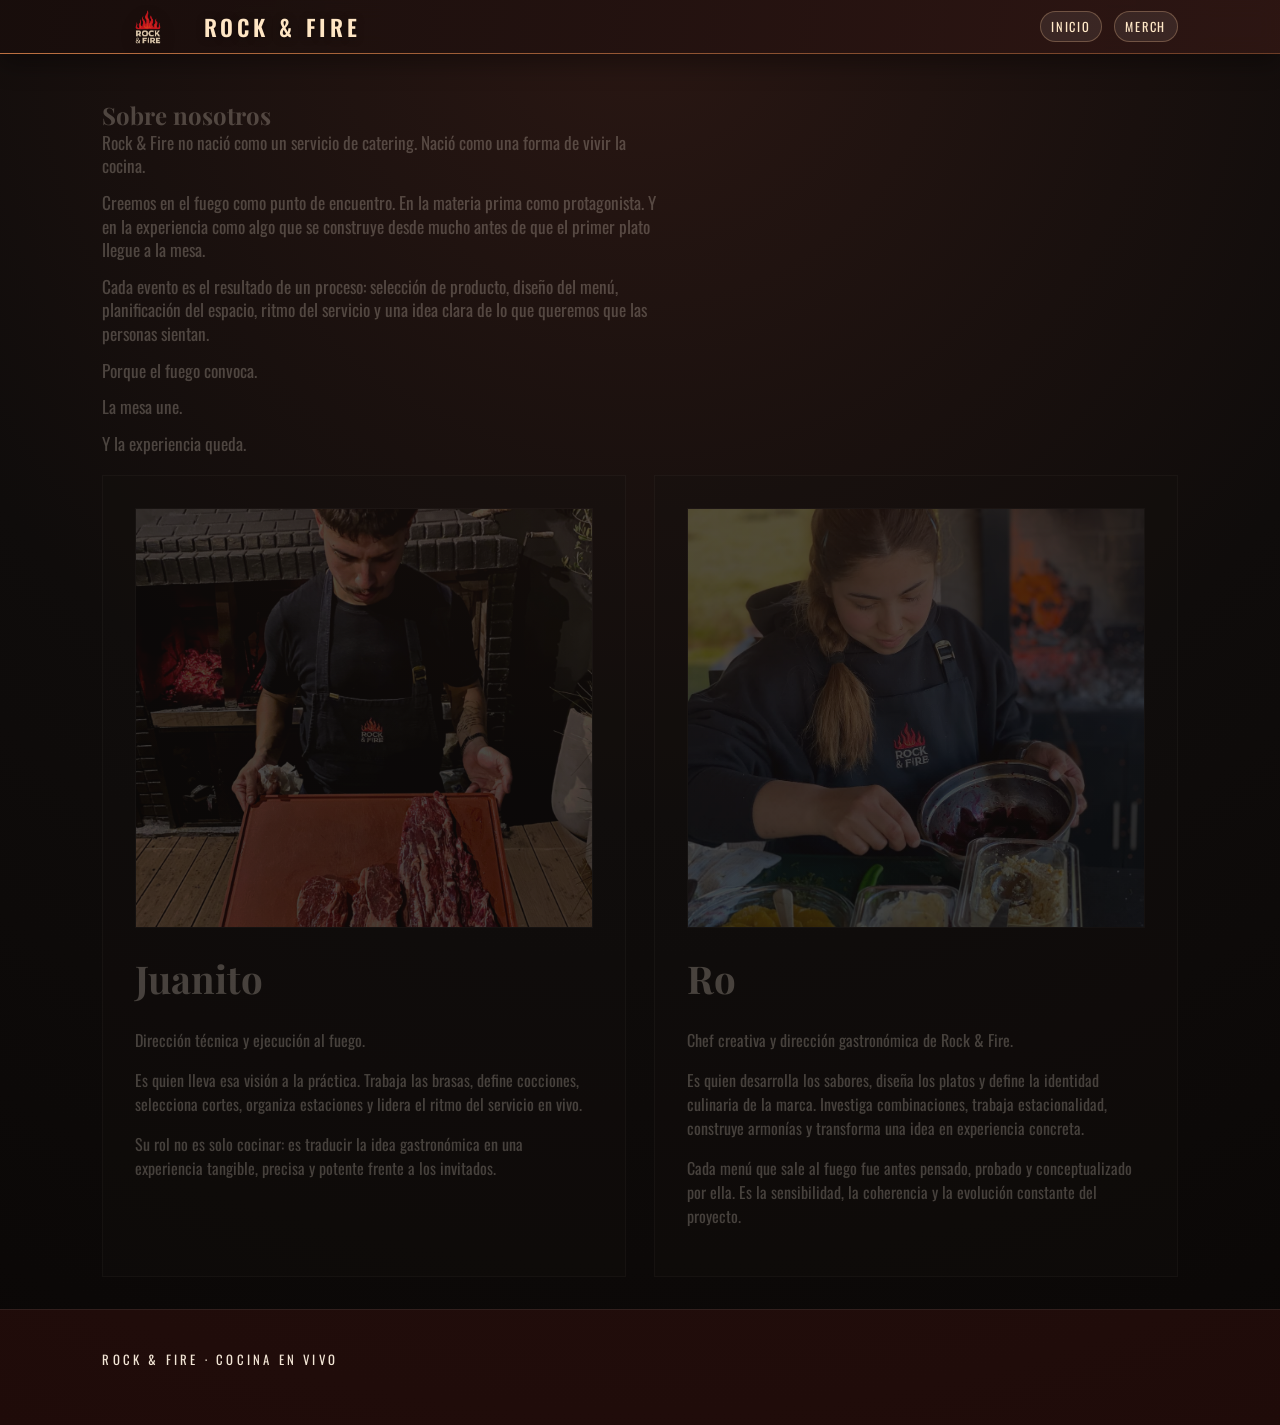
==== about.html @ 605d7330 "primer commit" ====
<!doctype html>
<html lang="es">
  <head>
    <meta charset="utf-8" />
    <meta name="viewport" content="width=device-width, initial-scale=1" />
    <title>Sobre Nosotros - Rock &amp; Fire</title>
    <meta
      name="description"
      content="Conoce a los chefs detras de Rock & Fire: Juanito y Ro."
    />
    <link rel="preconnect" href="https://fonts.googleapis.com" />
    <link rel="preconnect" href="https://fonts.gstatic.com" crossorigin />
    <link
      href="https://fonts.googleapis.com/css2?family=Oswald:wght@300;400;600&family=Playfair+Display:wght@400;600&display=swap"
      rel="stylesheet"
    />
    <link rel="stylesheet" href="styles.css" />
  </head>
  <body id="top">
    <header class="site-header">
      <a class="brand" href="index.html#top">
        <img class="brand-logo" src="img/logoRyF 1.png" alt="Rock &amp; Fire" />
        <span>Rock &amp; Fire</span>
      </a>
      <nav class="nav">
        <a href="index.html#top">Inicio</a>
        <a href="merch.html">Merch</a>
      </nav>
    </header>

    <section class="about-hero reveal">
      <h1>Sobre nosotros</h1>
      <p>
        Rock & Fire no nació como un servicio de catering.
        Nació como una forma de vivir la cocina.
      </p>
      <p>
        Creemos en el fuego como punto de encuentro.
        En la materia prima como protagonista.
        Y en la experiencia como algo que se construye desde mucho antes de que el primer plato llegue a la mesa.
      </p>
      <p>
          Cada evento es el resultado de un proceso: selección de producto, diseño del menú, planificación del espacio, ritmo del servicio y una idea clara de lo que queremos que las personas sientan.
      </p>
      <p>Porque el fuego convoca.</p>
      <p>La mesa une.</p>
      <p>Y la experiencia queda.</p> 
        
      
    </section>

    <section class="section reveal">
      <div class="about-grid">
        <div class="about-card">
          <img src="img/Juani1.jpeg" alt="Juanito, chef" />
          <h2>Juanito</h2>
          <p>
            Dirección técnica y ejecución al fuego.
          </p>
          <p>
            Es quien lleva esa visión a la práctica.
            Trabaja las brasas, define cocciones, selecciona cortes, organiza estaciones y lidera el ritmo del servicio en vivo.
          </p>
          <p>
            Su rol no es solo cocinar: es traducir la idea gastronómica en una experiencia tangible, precisa y potente frente a los invitados.
          </p>
        </div>
        <div class="about-card">
          <img src="img/ro1.jpeg" alt="Ro, chef" />
          <h2>Ro</h2>
          <p>
            Chef creativa y dirección gastronómica de Rock & Fire.
          </p>
          <p>
            Es quien desarrolla los sabores, diseña los platos y define la identidad culinaria de la marca.
            Investiga combinaciones, trabaja estacionalidad, construye armonías y transforma una idea en experiencia concreta.
          </p>
          <p>
            Cada menú que sale al fuego fue antes pensado, probado y conceptualizado por ella.
            Es la sensibilidad, la coherencia y la evolución constante del proyecto.
          </p>

        </div>
      </div>
    </section>

    <footer>Rock &amp; Fire · Cocina en vivo</footer>
    <script src="script.js" defer></script>
  </body>
</html>
---- styles.css ----
:root {
  --bg: #0f0c0b;
  --ink: #f3e6d6;
  --ember: #c63b2d;
  --coal: #191311;
  --sand: #30241f;
  --smoke: rgba(243, 230, 214, 0.14);
  --glow: rgba(198, 59, 45, 0.35);
  --soft: #171210;
  --accent: #f5e1c6;
}

html {
  scroll-behavior: auto;
}

* {
  box-sizing: border-box;
}

body {
  margin: 0;
  font-family: "Oswald", sans-serif;
  background:
    radial-gradient(circle at top, #2a1713 0%, var(--bg) 52%, #0a0706 100%),
    linear-gradient(180deg, rgba(198, 59, 45, 0.08), transparent 24%);
  color: var(--ink);
}

h1,
h2,
h3 {
  font-family: "Playfair Display", serif;
  margin: 0;
}

a {
  color: inherit;
  text-decoration: none;
}

.site-header {
  position: sticky;
  top: 0;
  z-index: 10;
  display: flex;
  flex-wrap: wrap;
  align-items: center;
  justify-content: space-between;
  gap: 0.65rem;
  padding: 0.28rem 8vw;
  background: linear-gradient(100deg, rgba(24, 14, 12, 0.95), rgba(47, 22, 19, 0.92));
  border-bottom: 1px solid rgba(229, 137, 78, 0.35);
  box-shadow: 0 10px 24px rgba(0, 0, 0, 0.35);
  backdrop-filter: blur(10px);
  color: #f7e8d5;
  transform: translateY(0);
  transition: transform 0.28s ease, box-shadow 0.28s ease, background 0.28s ease;
  animation: headerFloatIn 0.55s ease both;
}

.site-header.is-elevated {
  box-shadow: 0 16px 30px rgba(0, 0, 0, 0.45);
  background: linear-gradient(100deg, rgba(20, 12, 10, 0.98), rgba(43, 19, 16, 0.95));
}

.site-header::after {
  content: "";
  position: absolute;
  left: 0;
  right: 0;
  bottom: -1px;
  height: 1px;
  background: linear-gradient(90deg, rgba(229, 137, 78, 0.7), rgba(229, 137, 78, 0));
}

.brand {
  display: inline-flex;
  align-items: center;
  gap: 0.58rem;
  font-family: "Playfair Display", serif;
  font-size: 1.4rem;
  letter-spacing: 0.16rem;
  text-transform: uppercase;
}

.brand span {
  font-family: "Oswald", sans-serif;
  font-weight: 600;
  letter-spacing: 0.24rem;
  color: #ffe6c4;
  text-shadow: 0 1px 8px rgba(0, 0, 0, 0.35);
}

.brand-logo {
  width: 92px;
  height: 44px;
  object-fit: cover;
  object-position: 50% 44%;
  filter: drop-shadow(0 4px 8px rgba(0, 0, 0, 0.2));
}

.nav {
  display: flex;
  flex-wrap: wrap;
  gap: 0.72rem;
  font-size: 0.78rem;
  text-transform: uppercase;
  letter-spacing: 0.11rem;
}

.nav a {
  padding: 0.33rem 0.66rem;
  border-radius: 999px;
  border: 1px solid rgba(255, 204, 153, 0.28);
  color: #ffe8c7;
  background: rgba(255, 255, 255, 0.08);
  transition: background 0.2s ease, border-color 0.2s ease, color 0.2s ease, transform 0.2s ease;
}

.nav a:hover {
  background: rgba(229, 137, 78, 0.2);
  border-color: rgba(255, 204, 153, 0.62);
  color: #fff3df;
  transform: translateY(-1px);
}

.nav .nav-drive {
  background: linear-gradient(135deg, rgba(229, 137, 78, 0.95), rgba(255, 188, 102, 0.92));
  border-color: rgba(255, 227, 186, 0.85);
  color: #2b1408;
  font-weight: 700;
  box-shadow: 0 10px 24px rgba(229, 137, 78, 0.25);
}

.nav .nav-drive:hover {
  background: linear-gradient(135deg, rgba(255, 166, 89, 1), rgba(255, 208, 129, 0.98));
  border-color: rgba(255, 240, 214, 1);
  color: #1d0d05;
  box-shadow: 0 14px 28px rgba(229, 137, 78, 0.34);
}

.hero {
  min-height: 74vh;
  display: grid;
  place-items: center;
  padding: 5.4rem 8vw 3.4rem;
  position: relative;
  overflow: hidden;
  text-align: center;
  color: #fff;
  background-image: linear-gradient(rgba(10, 8, 7, 0.32), rgba(10, 8, 7, 0.32)),
    image-set(
      url("img/portada1.webp")
    );
  background-size: cover;
  background-position: center 42%;
}

#eventos {
  padding-top: 1.4rem;
}

.hero::before {
  content: "";
  position: absolute;
  inset: 0;
  background:
    radial-gradient(circle at 15% 20%, rgba(198, 59, 45, 0.22), transparent 56%),
    linear-gradient(120deg, rgba(198, 59, 45, 0.11), transparent 66%);
  opacity: 0.44;
  pointer-events: none;
}

.hero-content {
  position: relative;
  z-index: 1;
  max-width: 640px;
}

.tag {
  letter-spacing: 0.4rem;
  text-transform: uppercase;
  font-size: 0.75rem;
  color: var(--accent);
}

.hero h1 {
  font-size: clamp(3rem, 6vw, 5.2rem);
  margin-top: 1rem;
  letter-spacing: 0.35rem;
  text-transform: uppercase;
  line-height: 1.05;
  font-family: "Oswald", sans-serif;
}

.hero p {
  font-family: "Playfair Display", serif;
  font-size: 1.1rem;
  max-width: 38ch;
  margin: 1.2rem auto 2.2rem;
}

.hero-actions {
  display: flex;
  justify-content: center;
  gap: 1rem;
  flex-wrap: wrap;
}

.cta {
  display: inline-flex;
  align-items: center;
  justify-content: center;
  text-align: center;
  min-height: 44px;
  padding: 0.82rem 1.45rem;
  border: 1px solid rgba(255, 255, 255, 0.14);
  border-radius: 999px;
  background: linear-gradient(135deg, #d04a3b 0%, #b63226 100%);
  color: #fff;
  text-transform: uppercase;
  font-size: 0.8rem;
  letter-spacing: 0.12rem;
  line-height: 1;
  font-weight: 600;
  box-shadow: 0 8px 18px rgba(182, 50, 38, 0.35);
  transition: transform 0.2s ease, box-shadow 0.2s ease, filter 0.2s ease;
  position: relative;
  overflow: hidden;
  cursor: pointer;
}

.cta:hover {
  transform: translateY(-1px);
  filter: brightness(1.04);
  box-shadow: 0 12px 24px rgba(182, 50, 38, 0.45);
}

.cta.ghost {
  background: rgba(255, 255, 255, 0.03);
  border: 1px solid rgba(255, 255, 255, 0.35);
  color: var(--ink);
  box-shadow: none;
}

.cta span {
  display: none;
}

.stats {
  display: none;
}

.section {
  padding: 2.6rem 8vw;
}

.section h2 {
  font-size: clamp(1.8rem, 3vw, 2.8rem);
  margin-bottom: 1.5rem;
}

.section.alt {
  background: linear-gradient(180deg, rgba(198, 59, 45, 0.09), var(--soft) 26%, #130f0d 100%);
  border-top: 1px solid rgba(255, 255, 255, 0.06);
  border-bottom: 1px solid rgba(255, 255, 255, 0.06);
}

.grid {
  display: grid;
  grid-template-columns: repeat(auto-fit, minmax(220px, 1fr));
  gap: 1.6rem;
}

.card {
  background: #15110f;
  border: 1px solid var(--smoke);
  padding: 1.5rem;
  min-height: 180px;
  animation: fadeUp 0.8s ease forwards;
}

.card h3 {
  margin-bottom: 0.6rem;
}

.gallery {
  display: grid;
  grid-template-columns: repeat(auto-fit, minmax(220px, 1fr));
  gap: 1rem;
}

.gallery-card {
  position: relative;
  overflow: hidden;
  min-height: 220px;
  border: 1px solid var(--smoke);
  background: #15110f;
  cursor: pointer;
  transition: transform 0.3s ease, box-shadow 0.3s ease;
}

.gallery-card:hover {
  transform: translateY(-6px);
  box-shadow: 0 20px 30px rgba(0, 0, 0, 0.4);
}

.gallery-card img {
  width: 100%;
  height: 100%;
  object-fit: cover;
  display: block;
  filter: saturate(0.95);
  transition: transform 0.4s ease;
}

.gallery-card:hover img {
  transform: scale(1.08);
}

.gallery-info {
  position: absolute;
  inset: auto 0 0 0;
  padding: 1rem;
  background: linear-gradient(180deg, transparent, rgba(0, 0, 0, 0.75));
  color: #fff;
  font-size: 0.95rem;
  letter-spacing: 0.08rem;
  text-transform: uppercase;
}

.events {
  display: grid;
  gap: 2rem;
}

.event-row {
  display: grid;
  grid-template-columns: repeat(auto-fit, minmax(260px, 1fr));
  gap: 1.6rem;
  align-items: center;
  padding: 2rem;
  background: #15110f;
  border: 1px solid var(--smoke);
  position: relative;
}

.event-row::before {
  content: "";
  position: absolute;
  left: 2.2rem;
  top: 2.2rem;
  width: 50px;
  height: 2px;
  background: var(--ember);
}

.event-row.reverse .event-text {
  order: 2;
}

.event-row.reverse .event-media {
  order: 1;
}

.event-text h3 {
  font-size: 1.6rem;
  margin-bottom: 0.8rem;
}

.event-text p {
  margin: 0 0 1.2rem;
  max-width: 40ch;
}

.event-link {
  display: inline-flex;
  align-items: center;
  gap: 0.6rem;
  text-transform: uppercase;
  letter-spacing: 0.2rem;
  font-size: 0.75rem;
  color: var(--ember);
}

.event-media {
  display: grid;
  gap: 0.8rem;
}

.auto-carousel {
  position: relative;
  width: 100%;
  height: 280px;
  overflow: hidden;
  border: 1px solid var(--smoke);
}

.auto-carousel img {
  position: absolute;
  inset: 0;
  width: 100%;
  height: 100%;
  object-fit: cover;
  opacity: 0;
  transform: scale(1.04);
  transition: opacity 0.9s ease, transform 1.2s ease;
  pointer-events: none;
}

.auto-carousel img.active {
  opacity: 1;
  transform: scale(1);
  pointer-events: auto;
}

.event-main {
  width: 100%;
  height: 240px;
  object-fit: cover;
  border: 1px solid var(--smoke);
}

.event-gallery {
  display: grid;
  grid-template-columns: repeat(3, minmax(90px, 1fr));
  gap: 0.6rem;
}

.event-gallery img {
  width: 100%;
  height: 90px;
  object-fit: cover;
  display: block;
  border: 1px solid var(--smoke);
  transition: transform 0.3s ease, box-shadow 0.3s ease;
}

.event-gallery img:hover {
  transform: scale(1.05);
  box-shadow: 0 10px 18px rgba(0, 0, 0, 0.5);
}

.contact {
  background: linear-gradient(135deg, #3a1a15 0%, #201110 48%, #110c0b 100%);
  color: var(--ink);
  display: grid;
  gap: 1.5rem;
  grid-template-columns: repeat(auto-fit, minmax(240px, 1fr));
  align-items: center;
  padding: 3.8rem 8vw;
  border-top: 1px solid rgba(255, 255, 255, 0.08);
}

.contact a {
  color: var(--ink);
}

.contact .cta {
  background: var(--ember);
  color: #fff;
}

.whatsapp-form {
  margin-top: 2rem;
  display: grid;
  gap: 1.5rem;
  background: #15110f;
  border: 1px solid var(--smoke);
  padding: 2rem;
}

.whatsapp-form .form-section {
  border: 1px solid var(--smoke);
  padding: 1.2rem;
  margin: 0;
  display: grid;
  gap: 1rem;
  background: rgba(15, 12, 11, 0.45);
}

.whatsapp-form legend {
  padding: 0 0.5rem;
  font-size: 0.9rem;
  text-transform: uppercase;
  letter-spacing: 0.14rem;
  color: var(--accent);
}

.whatsapp-form label {
  display: grid;
  gap: 0.6rem;
  font-size: 0.85rem;
  text-transform: uppercase;
  letter-spacing: 0.12rem;
}

.whatsapp-form input,
.whatsapp-form textarea {
  background: #0f0c0b;
  border: 1px solid var(--smoke);
  color: var(--ink);
  padding: 0.85rem 1rem;
  font-family: "Oswald", sans-serif;
  letter-spacing: 0.05rem;
}

.whatsapp-form textarea {
  resize: vertical;
}

.whatsapp-form .form-grid {
  display: grid;
  grid-template-columns: repeat(auto-fit, minmax(220px, 1fr));
  gap: 1.2rem;
}

.whatsapp-form .checkbox-grid {
  display: grid;
  grid-template-columns: repeat(auto-fit, minmax(240px, 1fr));
  gap: 0.7rem 1rem;
}

.whatsapp-form .checkbox-grid label {
  display: flex;
  align-items: flex-start;
  gap: 0.6rem;
  text-transform: none;
  letter-spacing: 0.02rem;
  font-size: 0.9rem;
}

.whatsapp-form .checkbox-grid input[type="checkbox"] {
  margin-top: 0.2rem;
  width: 1rem;
  height: 1rem;
  accent-color: var(--ember);
}

.whatsapp-form .full {
  grid-column: 1 / -1;
}

.whatsapp-form .form-status {
  margin: 0;
  min-height: 1.2rem;
  font-size: 0.85rem;
  color: var(--accent);
  opacity: 0;
  transition: opacity 0.2s ease;
}

.whatsapp-form .form-status.is-visible {
  opacity: 1;
}

.whatsapp-form .form-status.is-error {
  color: #ff8f86;
}
.whatsapp-form .form-note {
  margin: -0.2rem 0 0;
  font-size: 0.88rem;
  line-height: 1.5;
  color: var(--accent);
}

footer {
  padding: 2.5rem 8vw 3.5rem;
  font-size: 0.8rem;
  text-transform: uppercase;
  letter-spacing: 0.2rem;
  background: rgba(145, 35, 29, 0.16);
  border-top: 1px solid rgba(255, 255, 255, 0.08);
}

.spotlight {
  padding: 4rem 8vw 2.6rem;
  background: linear-gradient(180deg, rgba(198, 59, 45, 0.2), transparent 80%);
}

.spotlight .grid {
  gap: 2rem;
}

.spotlight-card {
  background: #15110f;
  border: 1px solid var(--smoke);
  padding: 2rem;
  min-height: 220px;
}

.spotlight-card h3 {
  font-size: 1.6rem;
}

.ig-header {
  display: flex;
  flex-wrap: wrap;
  align-items: center;
  justify-content: space-between;
  gap: 1.5rem;
  margin-bottom: 1.5rem;
}

.ig-grid {
  display: grid;
  grid-template-columns: repeat(auto-fit, minmax(220px, 1fr));
  gap: 1rem;
}

.ig-grid img {
  width: 100%;
  height: 240px;
  object-fit: cover;
  display: block;
  border: 1px solid var(--smoke);
}

.ig-grid a {
  display: block;
  background: #15110f;
  border: 1px solid var(--smoke);
  padding: 0.4rem;
}

.lightbox {
  position: fixed;
  inset: 0;
  background: rgba(18, 12, 10, 0.72);
  display: flex;
  align-items: center;
  justify-content: center;
  opacity: 0;
  pointer-events: none;
  transition: opacity 0.25s ease;
  z-index: 999;
}

.lightbox.active {
  opacity: 1;
  pointer-events: auto;
}

.lightbox img {
  max-width: min(92vw, 980px);
  max-height: 88vh;
  border: 2px solid rgba(255, 255, 255, 0.2);
  box-shadow: 0 30px 80px rgba(0, 0, 0, 0.35);
}

.lightbox span {
  position: absolute;
  top: 24px;
  right: 24px;
  font-size: 0.8rem;
  letter-spacing: 0.3rem;
  text-transform: uppercase;
  color: #fef6e8;
}

.lightbox-nav {
  position: absolute;
  top: 50%;
  transform: translateY(-50%);
  background: rgba(195, 39, 28, 0.18);
  border: 1px solid rgba(195, 39, 28, 0.25);
  color: #fef6e8;
  font-size: 2rem;
  padding: 0.2rem 0.7rem;
  cursor: pointer;
}

.reveal {
  opacity: 25%;
  transform: translateY(10px);
  filter: none;
  transition: opacity 0.35s ease, transform 0.35s ease;
}

.reveal.in-view {
  opacity: 1;
  transform: translateY(0);
  filter: none;
}

.reveal.delay-1 {
  transition-delay: 0.04s;
}

.reveal.delay-2 {
  transition-delay: 0.08s;
}

.reveal.delay-3 {
  transition-delay: 0.12s;
}

.lightbox-nav.prev {
  left: 24px;
}

.lightbox-nav.next {
  right: 24px;
}

.about-hero {
  padding: 2.2rem 8vw 0.8rem;
}

.about-hero + .section {
  padding-top: 0.4rem;
}

.about-hero p {
  max-width: 62ch;
  font-size: clamp(1rem, 1.35vw, 1.1rem);
  line-height: 1.35;
  margin: 0 0 0.85rem;
}

.about-hero p:last-child {
  margin-bottom: 0;
}

.about-grid {
  display: grid;
  grid-template-columns: repeat(auto-fit, minmax(240px, 1fr));
  gap: 1.8rem;
}

.about-card {
  background: #15110f;
  border: 1px solid var(--smoke);
  padding: 2rem;
}

.about-card img {
  width: 100%;
  height: 420px;
  object-fit: cover;
  border: 1px solid rgba(255, 255, 255, 0.1);
  margin-bottom: 1.2rem;
}

@keyframes fadeUp {
  from {
    opacity: 0;
    transform: translateY(20px);
  }
  to {
    opacity: 1;
    transform: translateY(0);
  }
}

@keyframes headerFloatIn {
  from {
    opacity: 0.65;
    transform: translateY(-10px);
  }
  to {
    opacity: 1;
    transform: translateY(0);
  }
}

@media (prefers-reduced-motion: reduce) {
  html {
    scroll-behavior: auto;
  }
}

@media (max-width: 640px) {
  .site-header {
    padding-top: 0.2rem;
    padding-bottom: 0.2rem;
  }

  .brand-logo {
    width: 78px;
    height: 38px;
  }

  .hero {
    padding-top: 2rem;
  }

  .hero-content {
    padding: 0 1rem;
  }

  .cta {
    width: 100%;
    justify-content: center;
  }

  .lightbox-nav {
    font-size: 1.6rem;
  }
}


#hablemos-fecha {
  scroll-margin-top: 110px;
}

.contact-actions {
  margin-top: 1rem;
  display: flex;
  flex-wrap: wrap;
  gap: 0.8rem;
}

.merch-hero h1 {
  font-family: "Oswald", sans-serif;
  font-size: clamp(1.9rem, 4vw, 2.9rem);
  letter-spacing: 0.16rem;
  text-transform: uppercase;
  line-height: 1.1;
  margin-bottom: 0.7rem;
}

.merch-hero p {
  max-width: 50ch;
  margin: 0 0 1.2rem;
}

.merch-intro {
  display: flex;
  flex-direction: column;
  align-items: flex-start;
  gap: 0.7rem;
}

.inline-sponsor {
  display: inline-flex;
  align-items: center;
  gap: 0.5rem;
  font-size: 0.72rem;
  text-transform: uppercase;
  letter-spacing: 0.14rem;
  color: var(--accent);
}

.inline-sponsor a {
  display: inline-flex;
  align-items: center;
}

.inline-sponsor img {
  display: block;
  width: 48px;
  height: auto;
}

.merch-hero .cta {
  width: auto;
  min-width: 210px;
}

@media (max-width: 640px) {
  .merch-hero .cta {
    min-width: 0;
  }
}

.merch-grid {
  display: grid;
  grid-template-columns: repeat(auto-fit, minmax(220px, 1fr));
  gap: 1rem;
}

.merch-hero {
  padding-bottom: 1.2rem;
}

#merch-galeria {
  padding-top: 1.2rem;
}

.merch-card {
  background: #15110f;
  border: 1px solid var(--smoke);
  padding: 0.45rem;
}

.merch-card img {
  width: 100%;
  height: 300px;
  object-fit: cover;
  display: block;
  border: 1px solid rgba(255, 255, 255, 0.1);
  cursor: pointer;
}
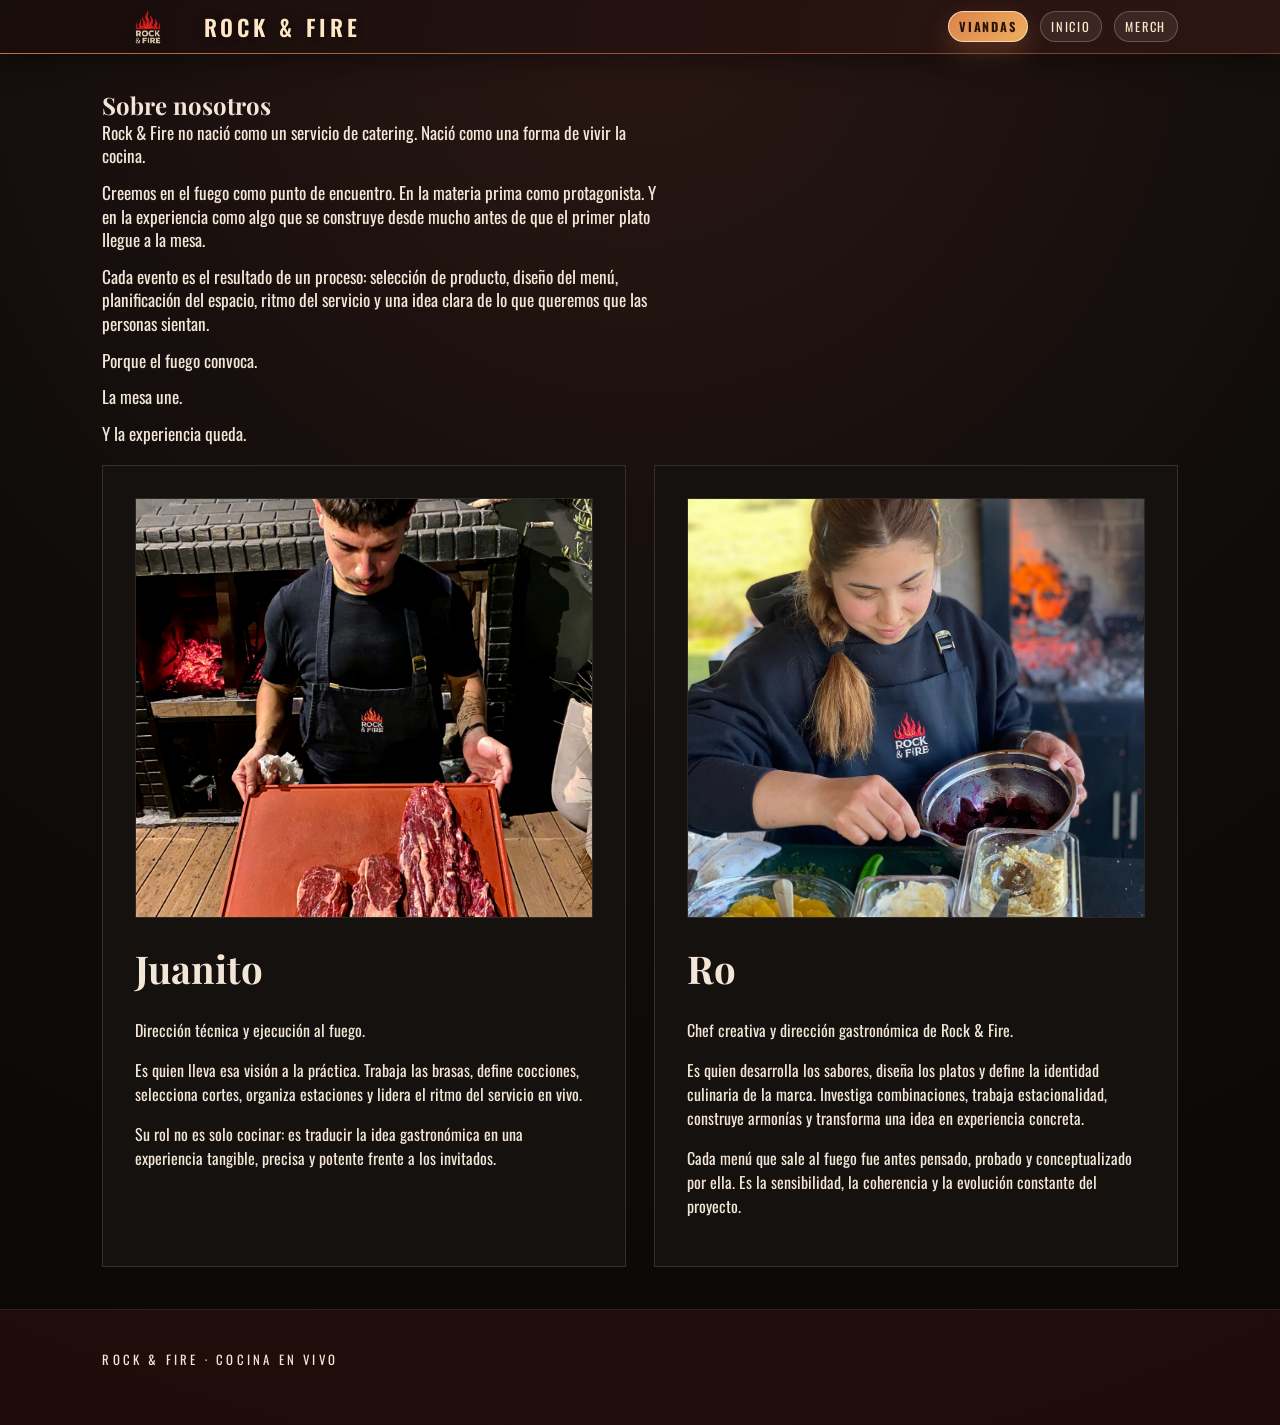
==== commit 272f06d0: "segundo commit" ====
--- a/about.html
+++ b/about.html
@@ -23,6 +23,14 @@
         <span>Rock &amp; Fire</span>
       </a>
       <nav class="nav">
+                 <a
+          class="nav-drive"
+          href="https://drive.google.com/file/d/1LnjHv03hsuYbpVQjxMvWBrjGyQzns2Zz/view"
+          target="_blank"
+          rel="noreferrer"
+        >
+          VIANDAS
+        </a>
         <a href="index.html#top">Inicio</a>
         <a href="merch.html">Merch</a>
       </nav>
--- a/styles.css
+++ b/styles.css
@@ -772,6 +772,12 @@
 }
 
 @media (max-width: 640px) {
+  .reveal {
+    opacity: 1;
+    transform: none;
+    transition: none;
+  }
+
   .site-header {
     padding-top: 0.2rem;
     padding-bottom: 0.2rem;
